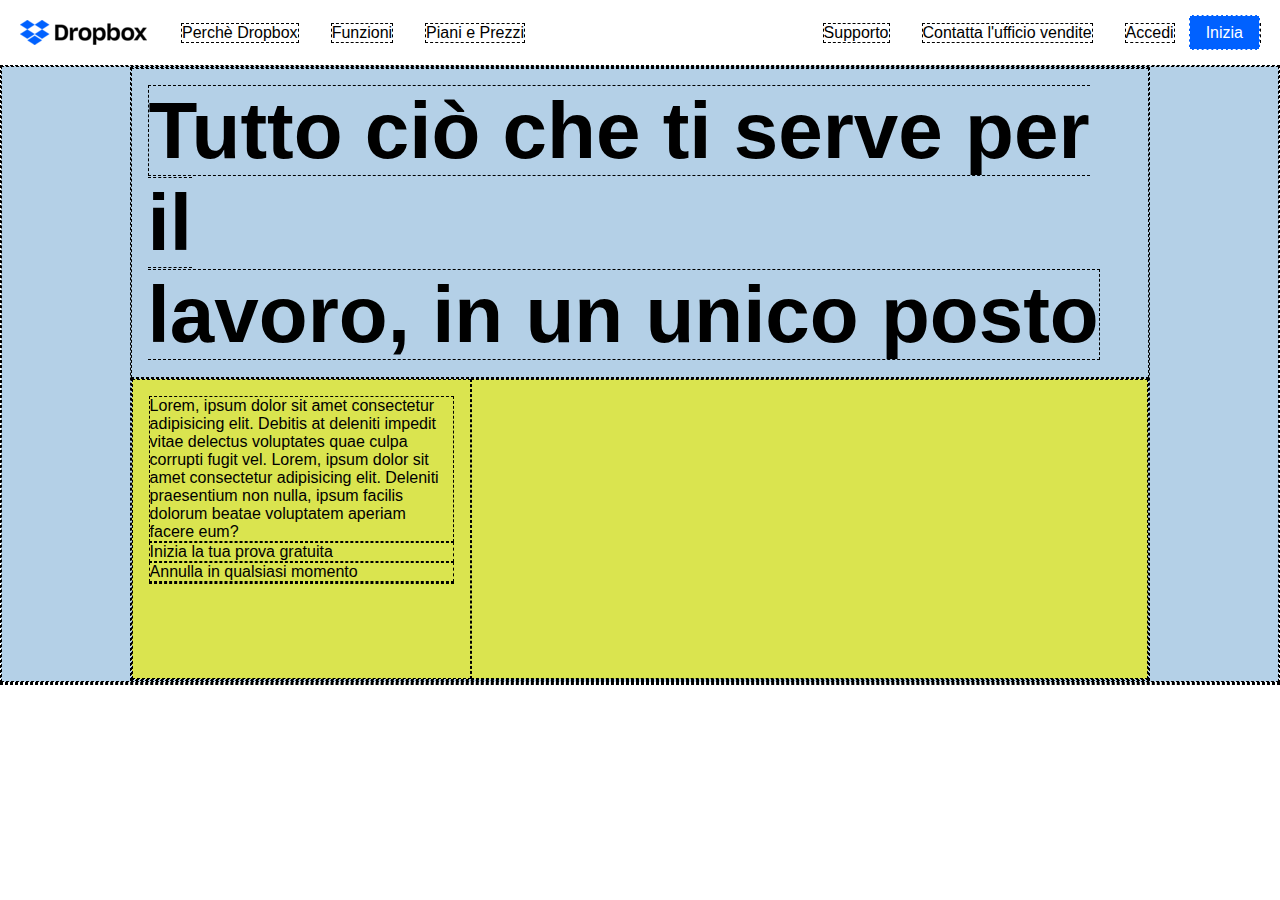
==== index.html @ 6d46c30a "working on jumbotron" ====
<!DOCTYPE html>
<html lang="en">
<head>
    <meta charset="UTF-8">
    <meta name="viewport" content="width=device-width, initial-scale=1.0">
    <title>Dropbox</title>

    <!-- google fonts -->
    <link rel="preconnect" href="https://fonts.googleapis.com">
    <link rel="preconnect" href="https://fonts.gstatic.com" crossorigin>
    <link href="https://fonts.googleapis.com/css2?family=Open+Sans:ital,wght@0,300..800;1,300..800&display=swap"
        rel="stylesheet">

    <!-- fontawesome icons -->
    <link rel="stylesheet" href="https://cdnjs.cloudflare.com/ajax/libs/font-awesome/6.6.0/css/all.min.css"
        integrity="sha512-Kc323vGBEqzTmouAECnVceyQqyqdsSiqLQISBL29aUW4U/M7pSPA/gEUZQqv1cwx4OnYxTxve5UMg5GT6L4JJg=="
        crossorigin="anonymous" referrerpolicy="no-referrer" />

    <link rel="stylesheet" href="./css/style.css">
</head>
<body class="debug">
    <header class="d.flex">
        <nav class="d-flex align-center justify-between">
            <div class="d-flex align-center">
                <img class="logo" src="./img/logo-small.png" alt="logo dropbox">
                <div class="d-flex left-menu">
                    <a href="">Perchè Dropbox</a>
                    <a href="">Funzioni</a>
                    <a href="">Piani e Prezzi</a>
                </div>
            </div>
            <div class="d-flex align-center">
                <div class="d-flex right-menu">
                    <a href="">Supporto</a>
                    <a href="">Contatta l'ufficio vendite</a>
                    <a href="">Accedi</a>
                </div>
                <a id="start" href=""><span>Inizia</span></a>
            </div>
        </nav>
    </header>
    <main>
        <div class="jumbotron">
            <div class="container">
                <h1 id="title-jumbotron">
                    <strong>Tutto ciò che ti serve per il<br>
                        lavoro, in un unico posto</strong>
                </h1>
                <div class="row">
                    <div id="jumbo-left" class="col-4">
                        <div>
                            Lorem, ipsum dolor sit amet consectetur adipisicing elit. Debitis at deleniti impedit vitae delectus voluptates quae culpa corrupti fugit vel. Lorem, ipsum dolor sit amet consectetur adipisicing elit. Deleniti praesentium non nulla, ipsum facilis dolorum beatae voluptatem aperiam facere eum?
                        </div>
                        <a href="">Inizia la tua prova gratuita</a>
                        <div>Annulla in qualsiasi momento</div>
                        <i id="arrow" class="fa-solid fa-arrow-down"></i>
                    </div>
                    <div class="col-8">

                    </div>
                </div>
            </div>
        </div>
    </main>
    <footer>

    </footer>
</body>
</html>
---- css/style.css ----
/* region common */
* {
    margin: 0;
    padding: 0;
    box-sizing: border-box;
}

body {
    font-family: Arial, Helvetica, sans-serif;
    min-width:1200px;
}

img {
    max-width: 100%;
}

a {
    text-decoration: none;
    color: var(--box-dark);
}
/* end-region common */

/* region debug */
.debug * {
    border: 1px dashed;
}

.debug [class^="col"] {
    min-height: 300px;
    background-color: rgb(218, 228, 79);
}
/* end-region debug */

/* region utility */
:root {
    --box-light: #ffffff;
    --box-dark: #000000;
    --box-buttons: #0061ff;
    --box-background: #b4d0e7;
}

.container {
    width: 80%;
    margin: auto;
}

.container-s {
    width: 70%;
    margin: auto;
}

.row {
    display: flex;
    flex-wrap: wrap;
    margin: 0;
}

[class^="col-"] {
    padding: 1rem;
}

.col-1 {
    width: calc((100% / 12) * 1);
}

.col-2 {
    width: calc((100% / 12) * 2);
}

.col-3 {
    width: calc((100% / 12) * 3);
}

.col-4 {
    width: calc((100% / 12) * 4);
}

.col-5 {
    width: calc((100% / 12) * 5);
}

.col-6 {
    width: 50%;
}

.col-7 {
    width: calc((100% / 12) * 7);
}

.col-8 {
    width: calc((100% / 12) * 8);
}

.col-9 {
    width: calc((100% / 12) * 9);
}

.col-10 {
    width: calc((100% / 12) * 10);
}

.col-11 {
    width: calc((100% / 12) * 11);
}

.col-12 {
    width: 100%;
}
/* end-region utility */

/* region flex */
.d-flex {
    display: flex;
}

.justify-between {
    justify-content:space-between;
}

.align-center{
    align-items: center;
}
/* end-region flex */

/* region header */
header {
    color: var(--box-light);
}

header nav {
    padding: 1rem;
    width: 100%;
}

.logo {
}

.left-menu {
    a {
        margin-left: 2rem;
    }
}

.right-menu {
    a {
        margin-right: 2rem;
    }
}

a>span {
    padding: 0.5rem 1rem;
    color: var(--box-light);
    background-color: var(--box-buttons);
    margin-left: -20px;
}

a>span:hover {
    background-color: (--box-background);
}
/* end-region header */

/* region main */
[class^="col"] {
    margin: 0.rem;
}

a:hover {
    background-color: (--box-background);
}

/* jumbotron section */
.jumbotron {
    background-color: var(--box-background);
}

#title-jumbotron {
    font-size: 5rem;
    padding: 1rem;
}

#jumbo-left {
    display: flex;
    flex-direction: column;
    align-content:space-between;
}

#arrow {
    font-size: 3rem;
}
/* end-region main */
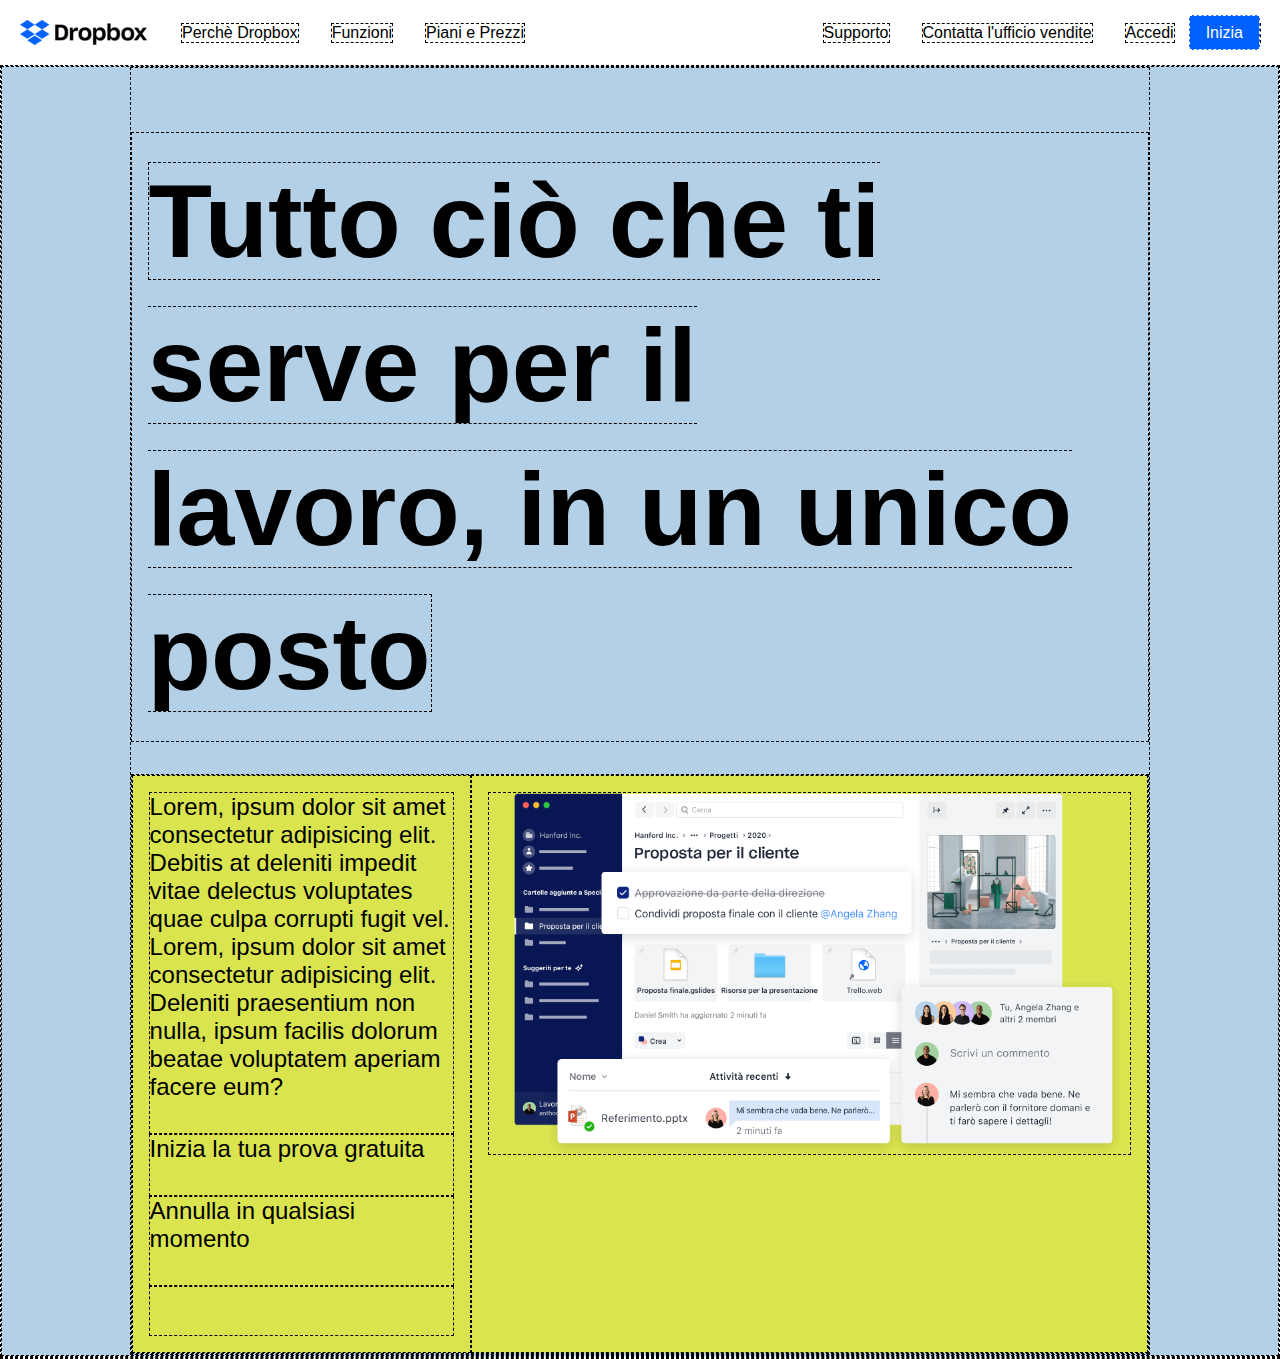
==== commit 28e8b45b: "jumbotron text and image" ====
--- a/index.html
+++ b/index.html
@@ -20,8 +20,10 @@
 </head>
 <body class="debug">
     <header class="d.flex">
+        <!-- menu -->
         <nav class="d-flex align-center justify-between">
             <div class="d-flex align-center">
+                <!-- left menu -->
                 <img class="logo" src="./img/logo-small.png" alt="logo dropbox">
                 <div class="d-flex left-menu">
                     <a href="">Perchè Dropbox</a>
@@ -29,34 +31,41 @@
                     <a href="">Piani e Prezzi</a>
                 </div>
             </div>
+            <!-- right menu -->
             <div class="d-flex align-center">
                 <div class="d-flex right-menu">
                     <a href="">Supporto</a>
                     <a href="">Contatta l'ufficio vendite</a>
                     <a href="">Accedi</a>
                 </div>
+                <!-- menu button -->
                 <a id="start" href=""><span>Inizia</span></a>
             </div>
         </nav>
     </header>
     <main>
+        <!-- section jumbotron -->
         <div class="jumbotron">
             <div class="container">
+                <!-- title jumbotron -->
                 <h1 id="title-jumbotron">
                     <strong>Tutto ciò che ti serve per il<br>
                         lavoro, in un unico posto</strong>
                 </h1>
+                <!-- content jumbotron -->
                 <div class="row">
+                    <!-- jumbotron left -->
                     <div id="jumbo-left" class="col-4">
                         <div>
                             Lorem, ipsum dolor sit amet consectetur adipisicing elit. Debitis at deleniti impedit vitae delectus voluptates quae culpa corrupti fugit vel. Lorem, ipsum dolor sit amet consectetur adipisicing elit. Deleniti praesentium non nulla, ipsum facilis dolorum beatae voluptatem aperiam facere eum?
                         </div>
-                        <a href="">Inizia la tua prova gratuita</a>
+                            <a href="">Inizia la tua prova gratuita</a>
                         <div>Annulla in qualsiasi momento</div>
                         <i id="arrow" class="fa-solid fa-arrow-down"></i>
                     </div>
+                    <!-- jumbotron right -->
                     <div class="col-8">
-
+                        <img src="./img/jumbo.png" alt="">
                     </div>
                 </div>
             </div>
--- a/css/style.css
+++ b/css/style.css
@@ -174,17 +174,25 @@
 }
 
 #title-jumbotron {
-    font-size: 5rem;
+    font-size: 6.5rem;
+    line-height: 9rem;
     padding: 1rem;
+    margin-top: 4rem;
+    margin-bottom: 2rem;
 }
 
 #jumbo-left {
     display: flex;
     flex-direction: column;
-    align-content:space-between;
+    font-size: 1.5rem;
+}
+
+#jumbo-left>*:not(:last-child) {
+        padding-bottom: 2rem;
 }
 
 #arrow {
     font-size: 3rem;
+    padding-top: 3rem;
 }
 /* end-region main */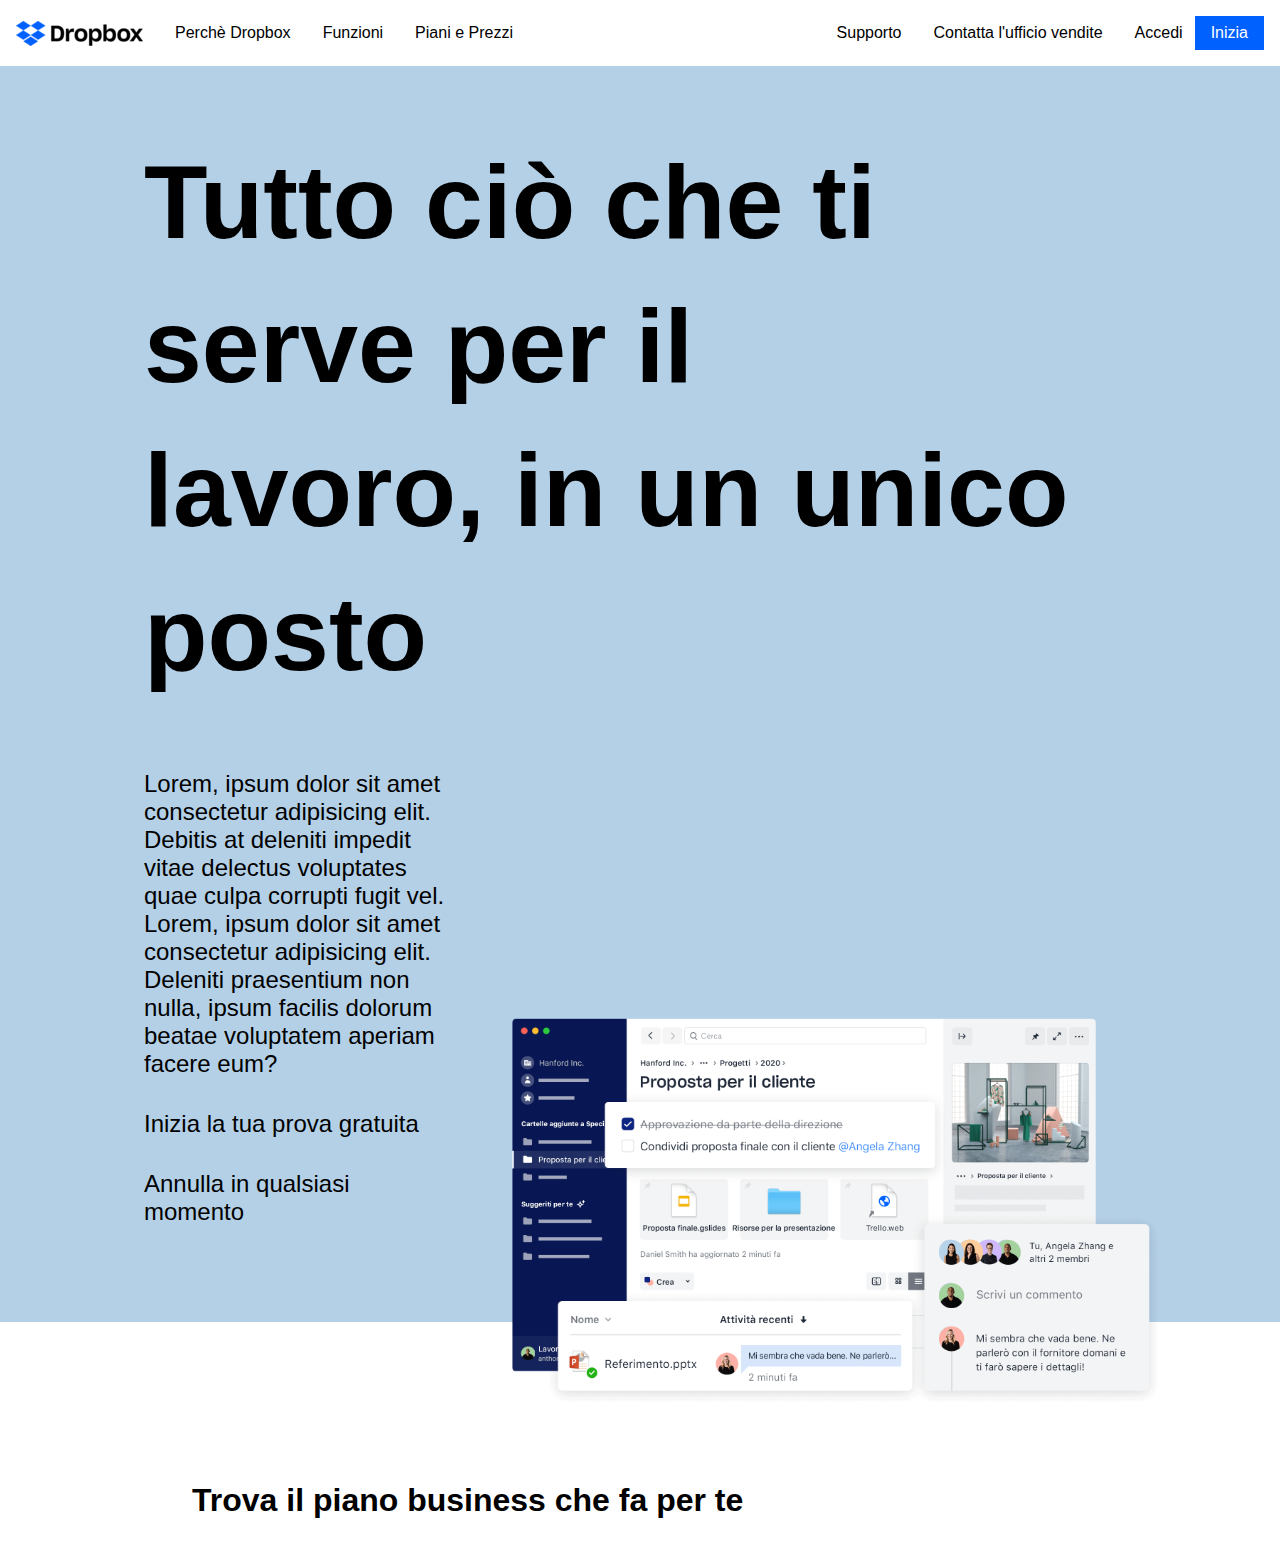
==== commit 380be507: "section jumbotron fixed" ====
--- a/index.html
+++ b/index.html
@@ -18,7 +18,7 @@
 
     <link rel="stylesheet" href="./css/style.css">
 </head>
-<body class="debug">
+<body class="debu">
     <header class="d.flex">
         <!-- menu -->
         <nav class="d-flex align-center justify-between">
@@ -39,7 +39,7 @@
                     <a href="">Accedi</a>
                 </div>
                 <!-- menu button -->
-                <a id="start" href=""><span>Inizia</span></a>
+                <a id="start" href="">Inizia</a>
             </div>
         </nav>
     </header>
@@ -64,12 +64,29 @@
                         <i id="arrow" class="fa-solid fa-arrow-down"></i>
                     </div>
                     <!-- jumbotron right -->
-                    <div class="col-8">
-                        <img src="./img/jumbo.png" alt="">
+                    <div id="col-jumbo-right" class="col-8">
+                        <img id="jumbo-right" src="./img/jumbo.png" alt="">
                     </div>
                 </div>
             </div>
         </div>
+        <!-- end-section jumbotron -->
+        <!-- section plans -->
+         <div class="section plans">
+            <div class="container-s">
+                <!-- title plans -->
+                <h1>
+                    Trova il piano business che fa per te
+                </h1>
+                <!-- content plans -->
+                <div class="row">
+                    <!-- left column -->
+                    <div class="col-4">
+                        
+                    </div>
+                </div>
+            </div>
+         </div>
     </main>
     <footer>
 
--- a/css/style.css
+++ b/css/style.css
@@ -36,6 +36,7 @@
     --box-light: #ffffff;
     --box-dark: #000000;
     --box-buttons: #0061ff;
+    --box-light-button: #3381ff;
     --box-background: #b4d0e7;
 }
 
@@ -132,9 +133,6 @@
     width: 100%;
 }
 
-.logo {
-}
-
 .left-menu {
     a {
         margin-left: 2rem;
@@ -147,15 +145,15 @@
     }
 }
 
-a>span {
+a#start {
     padding: 0.5rem 1rem;
     color: var(--box-light);
     background-color: var(--box-buttons);
     margin-left: -20px;
 }
 
-a>span:hover {
-    background-color: (--box-background);
+a#start:hover {
+    background-color: var(--box-light-button);
 }
 /* end-region header */
 
@@ -171,13 +169,14 @@
 /* jumbotron section */
 .jumbotron {
     background-color: var(--box-background);
+    margin-bottom: 10rem;
 }
 
 #title-jumbotron {
     font-size: 6.5rem;
     line-height: 9rem;
     padding: 1rem;
-    margin-top: 4rem;
+    padding-top: 4rem;
     margin-bottom: 2rem;
 }
 
@@ -191,6 +190,15 @@
         padding-bottom: 2rem;
 }
 
+#col-jumbo-right {
+    position: relative;
+}
+
+#jumbo-right {
+    position: absolute;
+    bottom: -5rem;
+}
+
 #arrow {
     font-size: 3rem;
     padding-top: 3rem;
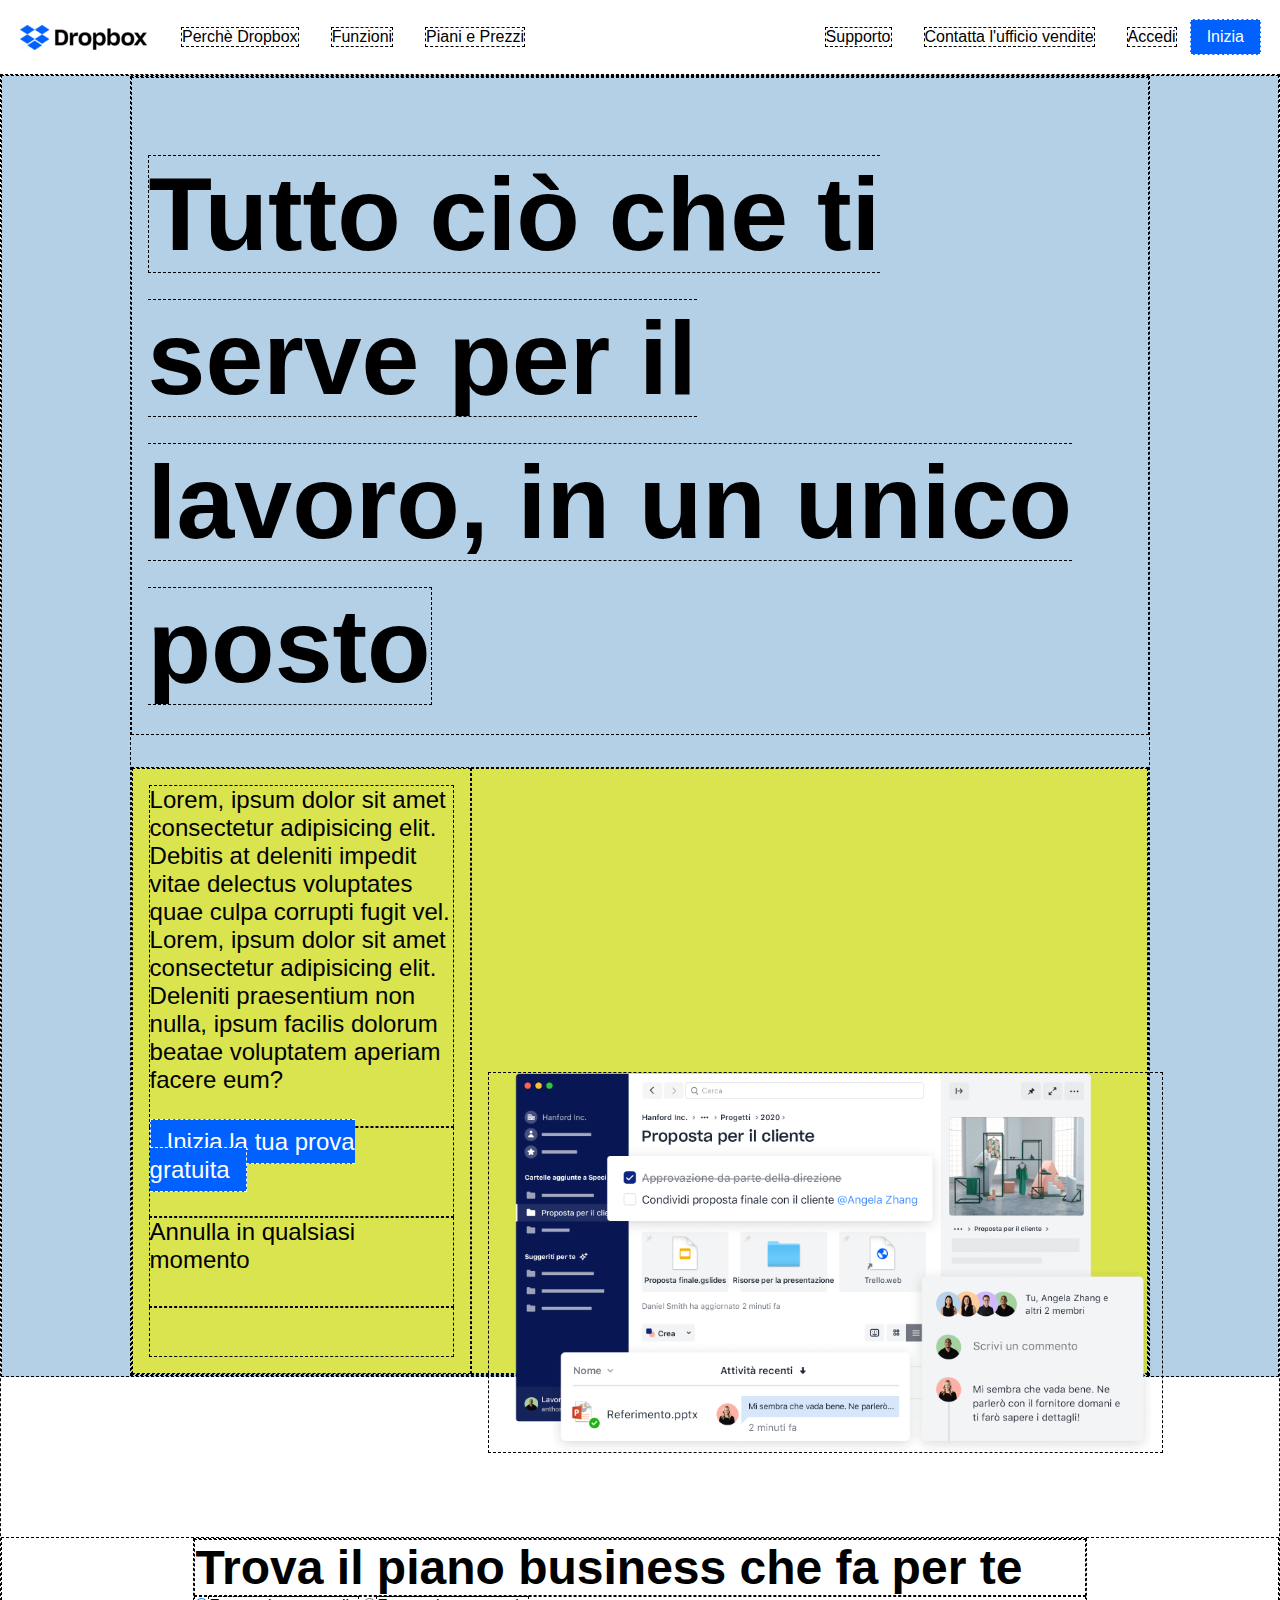
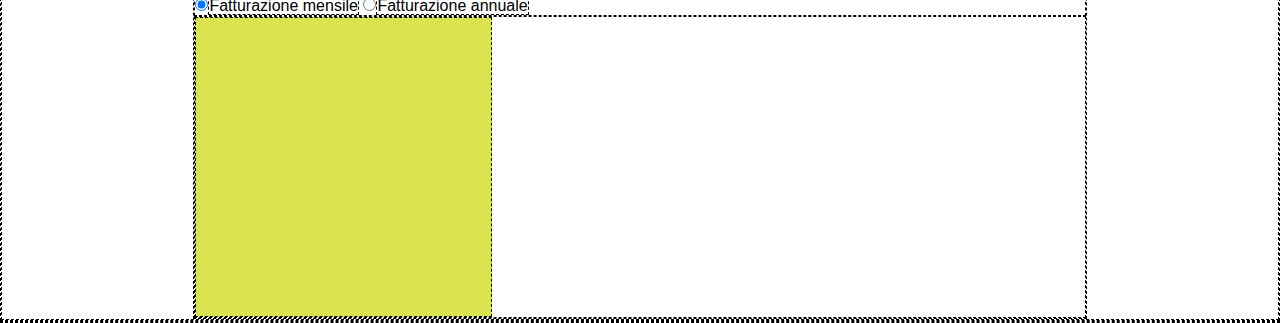
==== commit 261ebedf: "working on section plans" ====
--- a/index.html
+++ b/index.html
@@ -18,7 +18,7 @@
 
     <link rel="stylesheet" href="./css/style.css">
 </head>
-<body class="debu">
+<body class="debug">
     <header class="d.flex">
         <!-- menu -->
         <nav class="d-flex align-center justify-between">
@@ -59,7 +59,9 @@
                         <div>
                             Lorem, ipsum dolor sit amet consectetur adipisicing elit. Debitis at deleniti impedit vitae delectus voluptates quae culpa corrupti fugit vel. Lorem, ipsum dolor sit amet consectetur adipisicing elit. Deleniti praesentium non nulla, ipsum facilis dolorum beatae voluptatem aperiam facere eum?
                         </div>
-                            <a href="">Inizia la tua prova gratuita</a>
+                        <div>
+                            <a class="buttons" href="">Inizia la tua prova gratuita</a>
+                        </div>
                         <div>Annulla in qualsiasi momento</div>
                         <i id="arrow" class="fa-solid fa-arrow-down"></i>
                     </div>
@@ -75,9 +77,13 @@
          <div class="section plans">
             <div class="container-s">
                 <!-- title plans -->
-                <h1>
+                <h1 id="plans-title">
                     Trova il piano business che fa per te
                 </h1>
+                <fieldset>
+                    <input type="radio" id="monthly" name="billing" value="monthly" checked><lable>Fatturazione mensile</lable>
+                    <input type="radio" id="annual" name="billing" value="annual"><lable>Fatturazione annuale</lable>
+                </fieldset>
                 <!-- content plans -->
                 <div class="row">
                     <!-- left column -->
--- a/css/style.css
+++ b/css/style.css
@@ -17,6 +17,16 @@
 a {
     text-decoration: none;
     color: var(--box-dark);
+}
+
+.buttons {
+    padding: 0.5rem 1rem;
+    color: var(--box-light);
+    background-color: var(--box-buttons);
+}
+
+.buttons:hover {
+    background-color: var(--box-light-button);
 }
 /* end-region common */
 
@@ -203,4 +213,10 @@
     font-size: 3rem;
     padding-top: 3rem;
 }
+/* end-jumbotron section */
+/* plans section */
+#plans-title {
+    font-size: 3rem;
+}
+/* end-plans section */
 /* end-region main */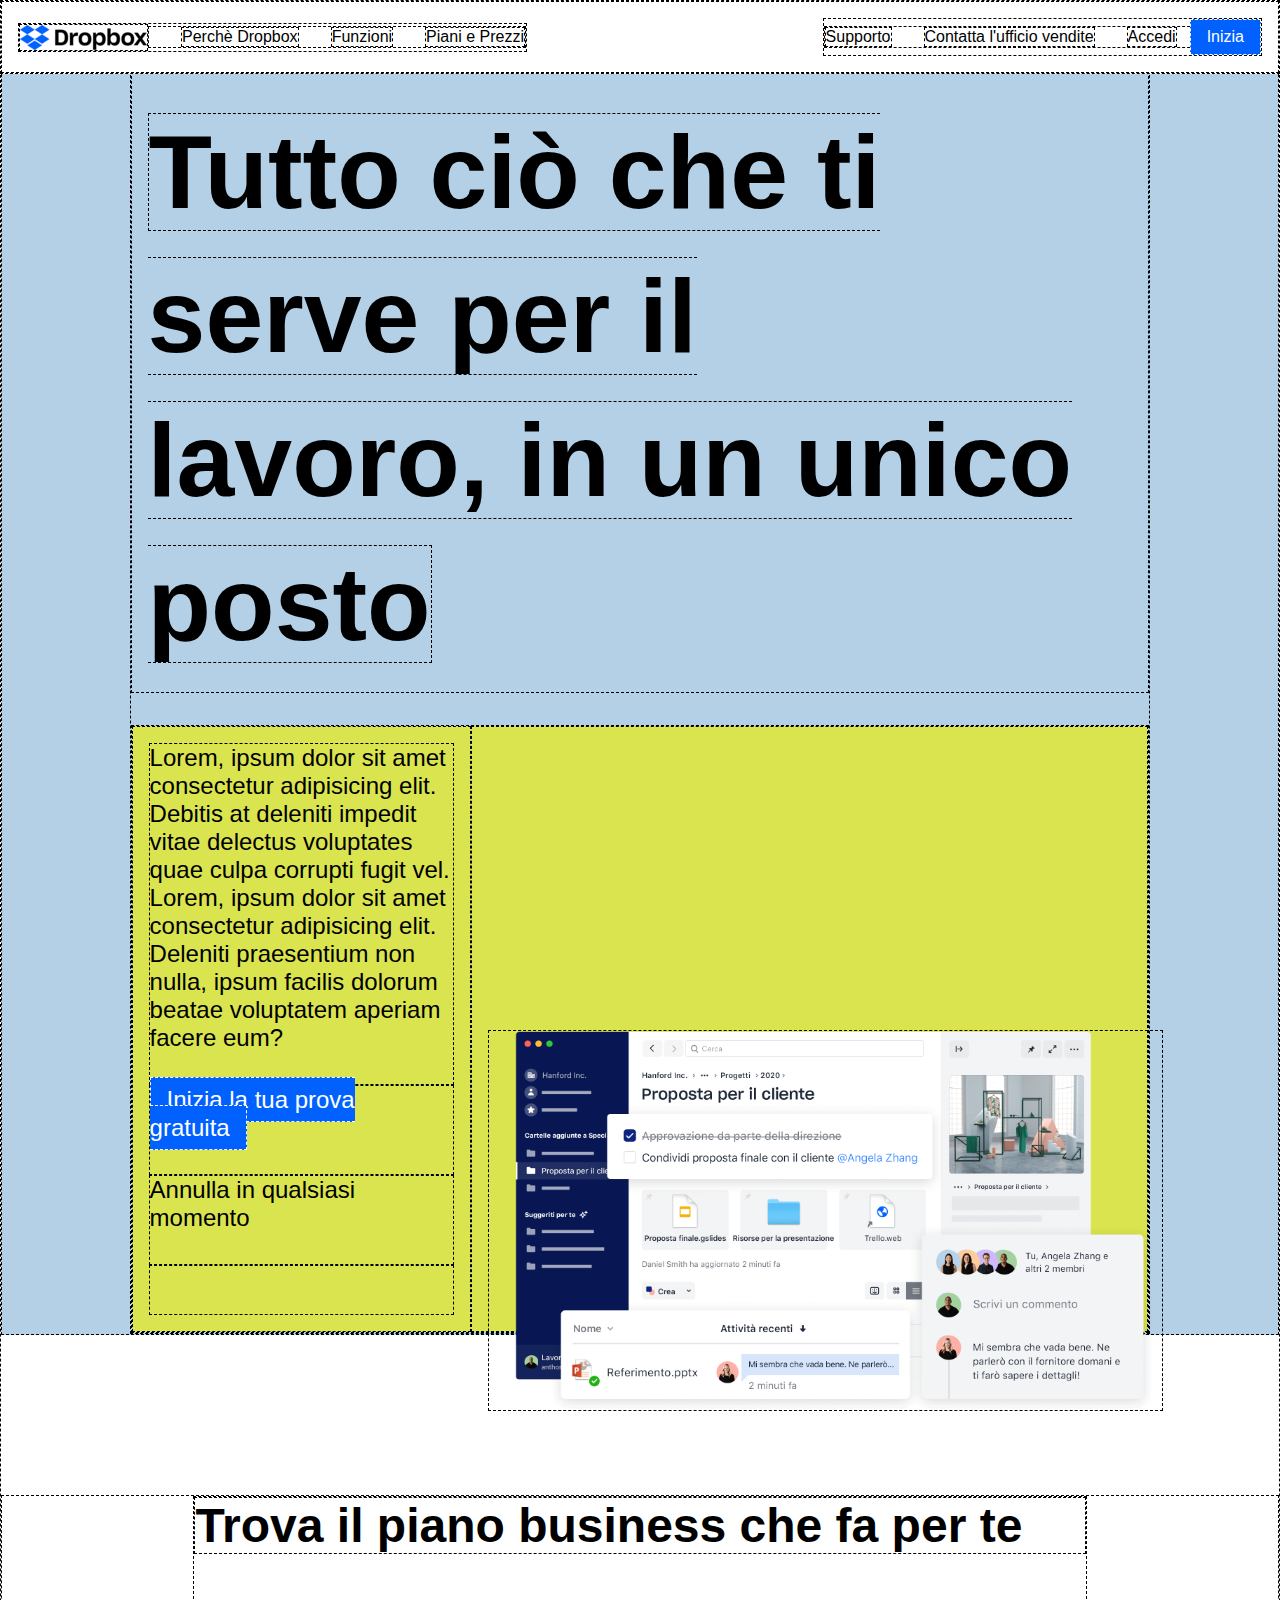
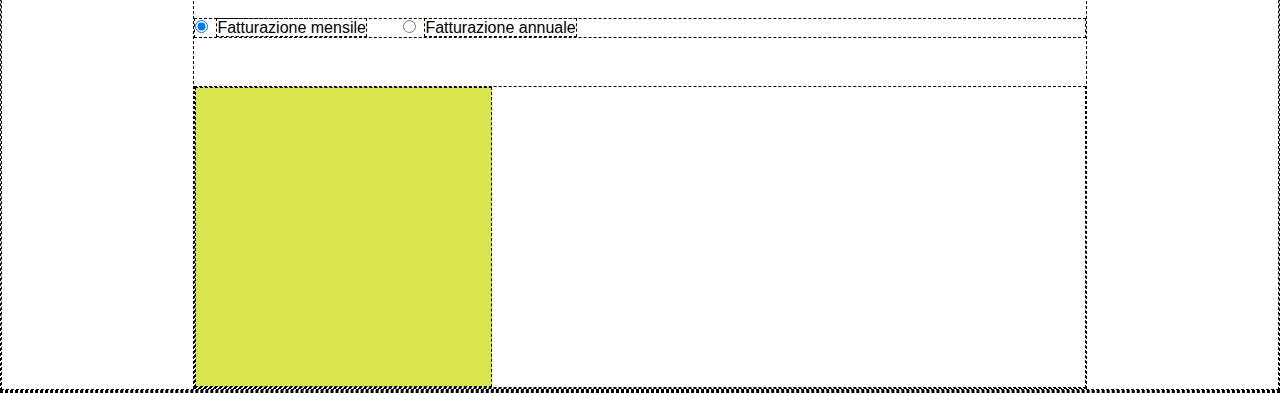
==== commit 2b328b24: "styling of plans section's title" ====
--- a/index.html
+++ b/index.html
@@ -80,7 +80,7 @@
                 <h1 id="plans-title">
                     Trova il piano business che fa per te
                 </h1>
-                <fieldset>
+                <fieldset id="radio">
                     <input type="radio" id="monthly" name="billing" value="monthly" checked><lable>Fatturazione mensile</lable>
                     <input type="radio" id="annual" name="billing" value="annual"><lable>Fatturazione annuale</lable>
                 </fieldset>
--- a/css/style.css
+++ b/css/style.css
@@ -8,6 +8,7 @@
 body {
     font-family: Arial, Helvetica, sans-serif;
     min-width:1200px;
+    background-color: var(--box-light);
 }
 
 img {
@@ -135,7 +136,10 @@
 
 /* region header */
 header {
-    color: var(--box-light);
+    background-color: var(--box-light);
+    position: fixed;
+    width: 100%;
+    z-index: 1000;
 }
 
 header nav {
@@ -176,6 +180,10 @@
     background-color: (--box-background);
 }
 
+main {
+    padding-top: 3rem;
+}
+
 /* jumbotron section */
 .jumbotron {
     background-color: var(--box-background);
@@ -186,7 +194,7 @@
     font-size: 6.5rem;
     line-height: 9rem;
     padding: 1rem;
-    padding-top: 4rem;
+    padding-top: 3rem;
     margin-bottom: 2rem;
 }
 
@@ -217,6 +225,18 @@
 /* plans section */
 #plans-title {
     font-size: 3rem;
+    margin-bottom: 4rem;
+}
+
+#radio {
+    margin-bottom: 3rem;
+    #monthly{
+        margin-right: 0.5rem;
+    }
+    #annual{
+        margin-left: 2rem;
+        margin-right: 0.5rem;
+    }
 }
 /* end-plans section */
 /* end-region main */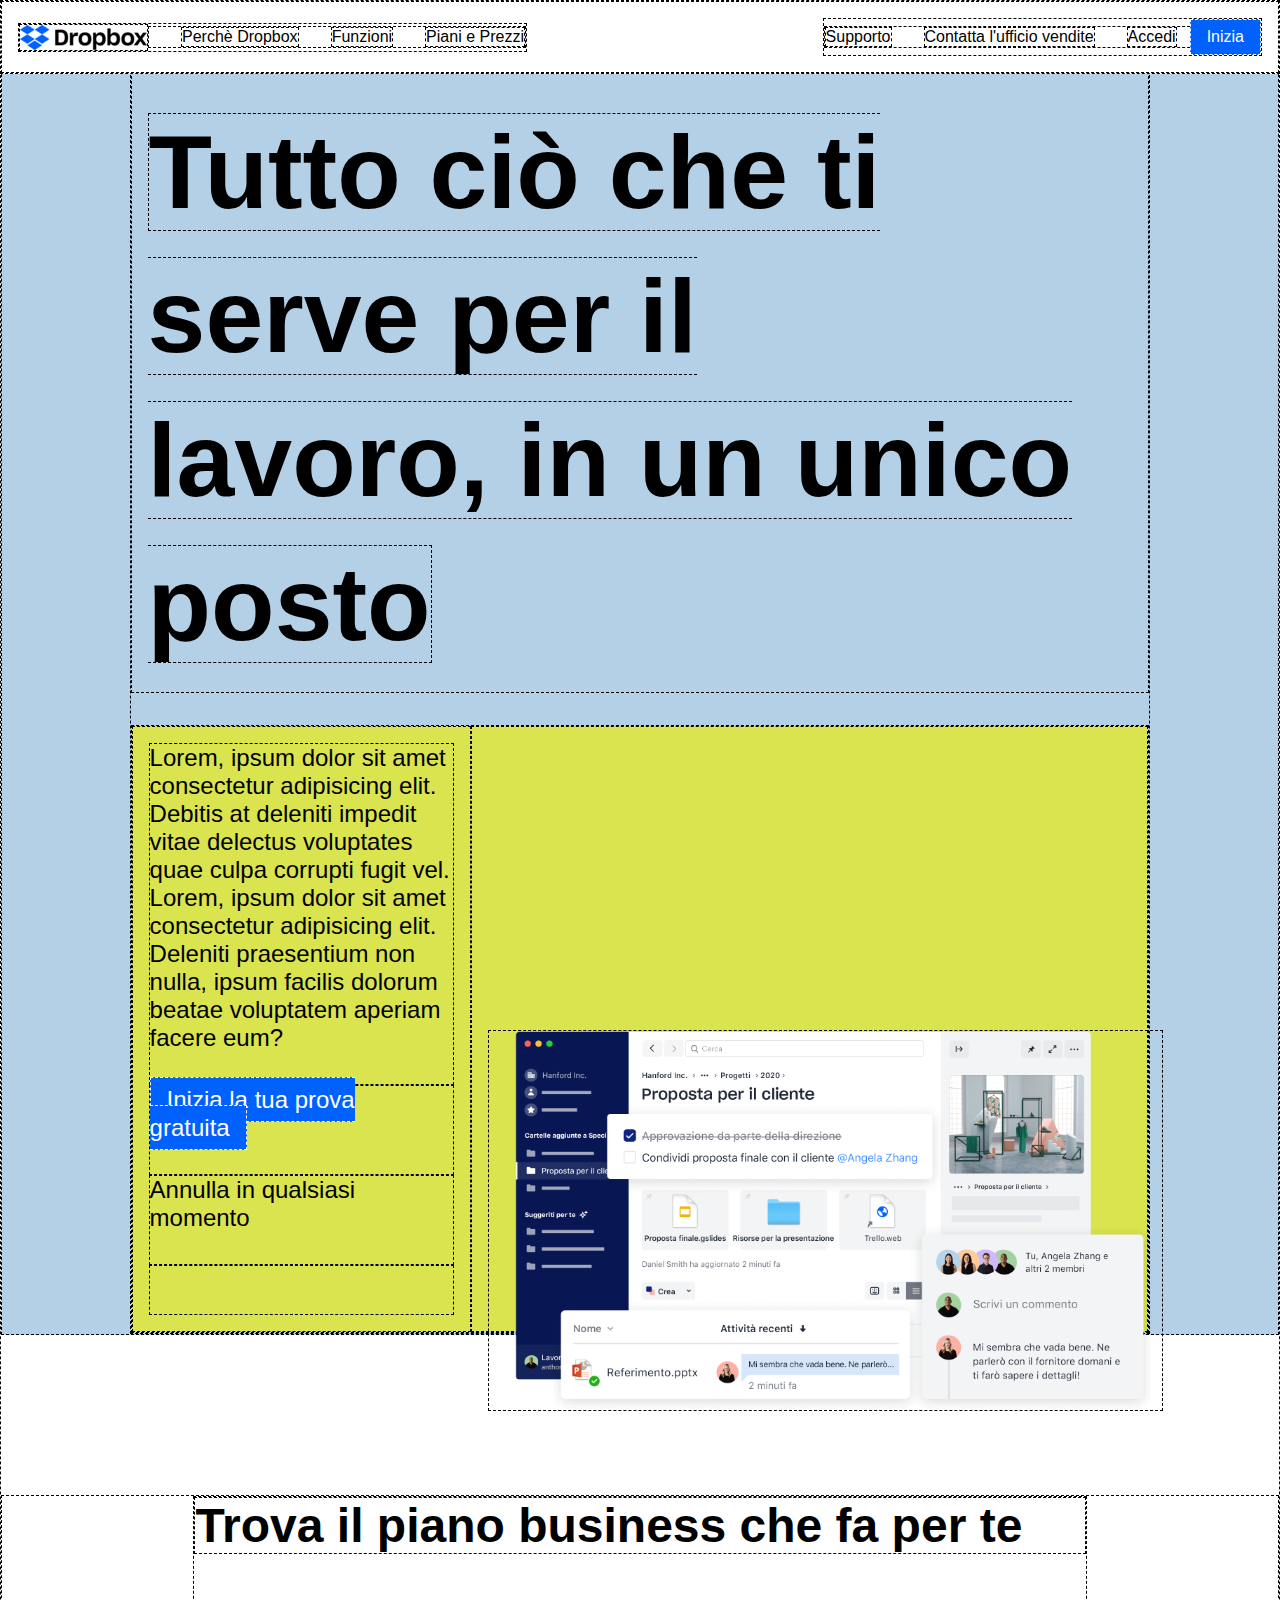
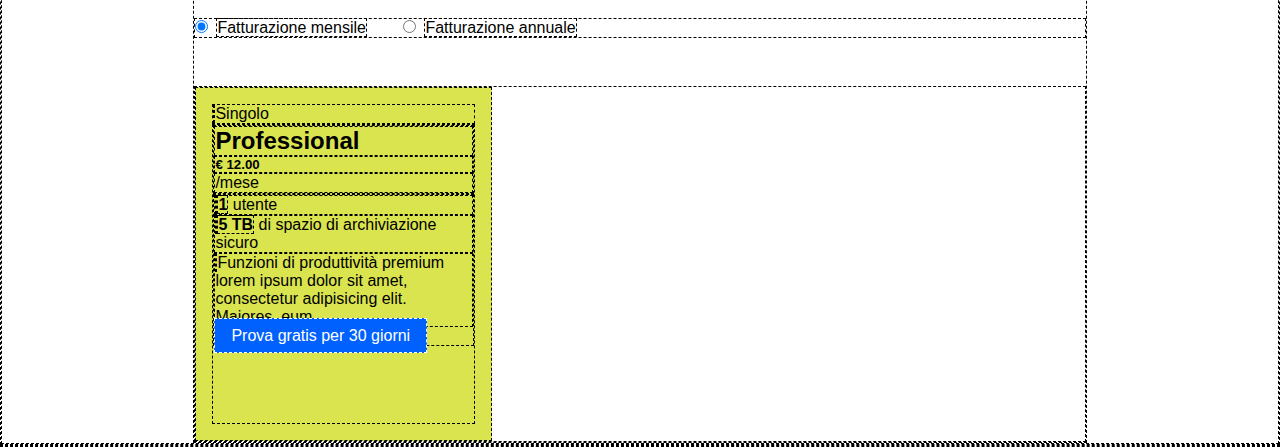
==== commit 4c1dbc14: "section plans' first col" ====
--- a/index.html
+++ b/index.html
@@ -88,7 +88,35 @@
                 <div class="row">
                     <!-- left column -->
                     <div class="col-4">
-                        
+                        <!-- category -->
+                        <div class="d-flex little-plans-icon">
+                            <i class="fa-solid fa-user"></i> Singolo
+                        </div>
+                        <!-- content -->
+                        <div class="column-plans">
+                            <div>
+                                <!-- offer -->
+                                <h2>Professional</h2>
+                                <h5>€ 12.00</h5>
+                                <div>/mese</div>
+                            </div>
+                            <div>
+                                <!-- info -->
+                                <div>
+                                    <i class="fa-solid fa-user"></i>
+                                    <strong>1</strong> utente
+                                </div>
+                                <div>
+                                    <i class="fa-solid fa-folder"></i>
+                                    <strong>5 TB</strong> di spazio di archiviazione sicuro
+                                </div>
+                                <div>
+                                    <i class="fa-solid fa-share-nodes"></i>
+                                    Funzioni di produttività premium lorem ipsum dolor sit amet, consectetur adipisicing elit. Maiores, eum.
+                                </div>
+                                <a class="buttons" href="">Prova gratis per 30 giorni</a>
+                            </div>
+                        </div>
                     </div>
                 </div>
             </div>
--- a/css/style.css
+++ b/css/style.css
@@ -238,5 +238,11 @@
         margin-right: 0.5rem;
     }
 }
+
+/* first col */
+.little-plans-icon{
+    align-content: center;
+}
+/* end-first col */
 /* end-plans section */
 /* end-region main */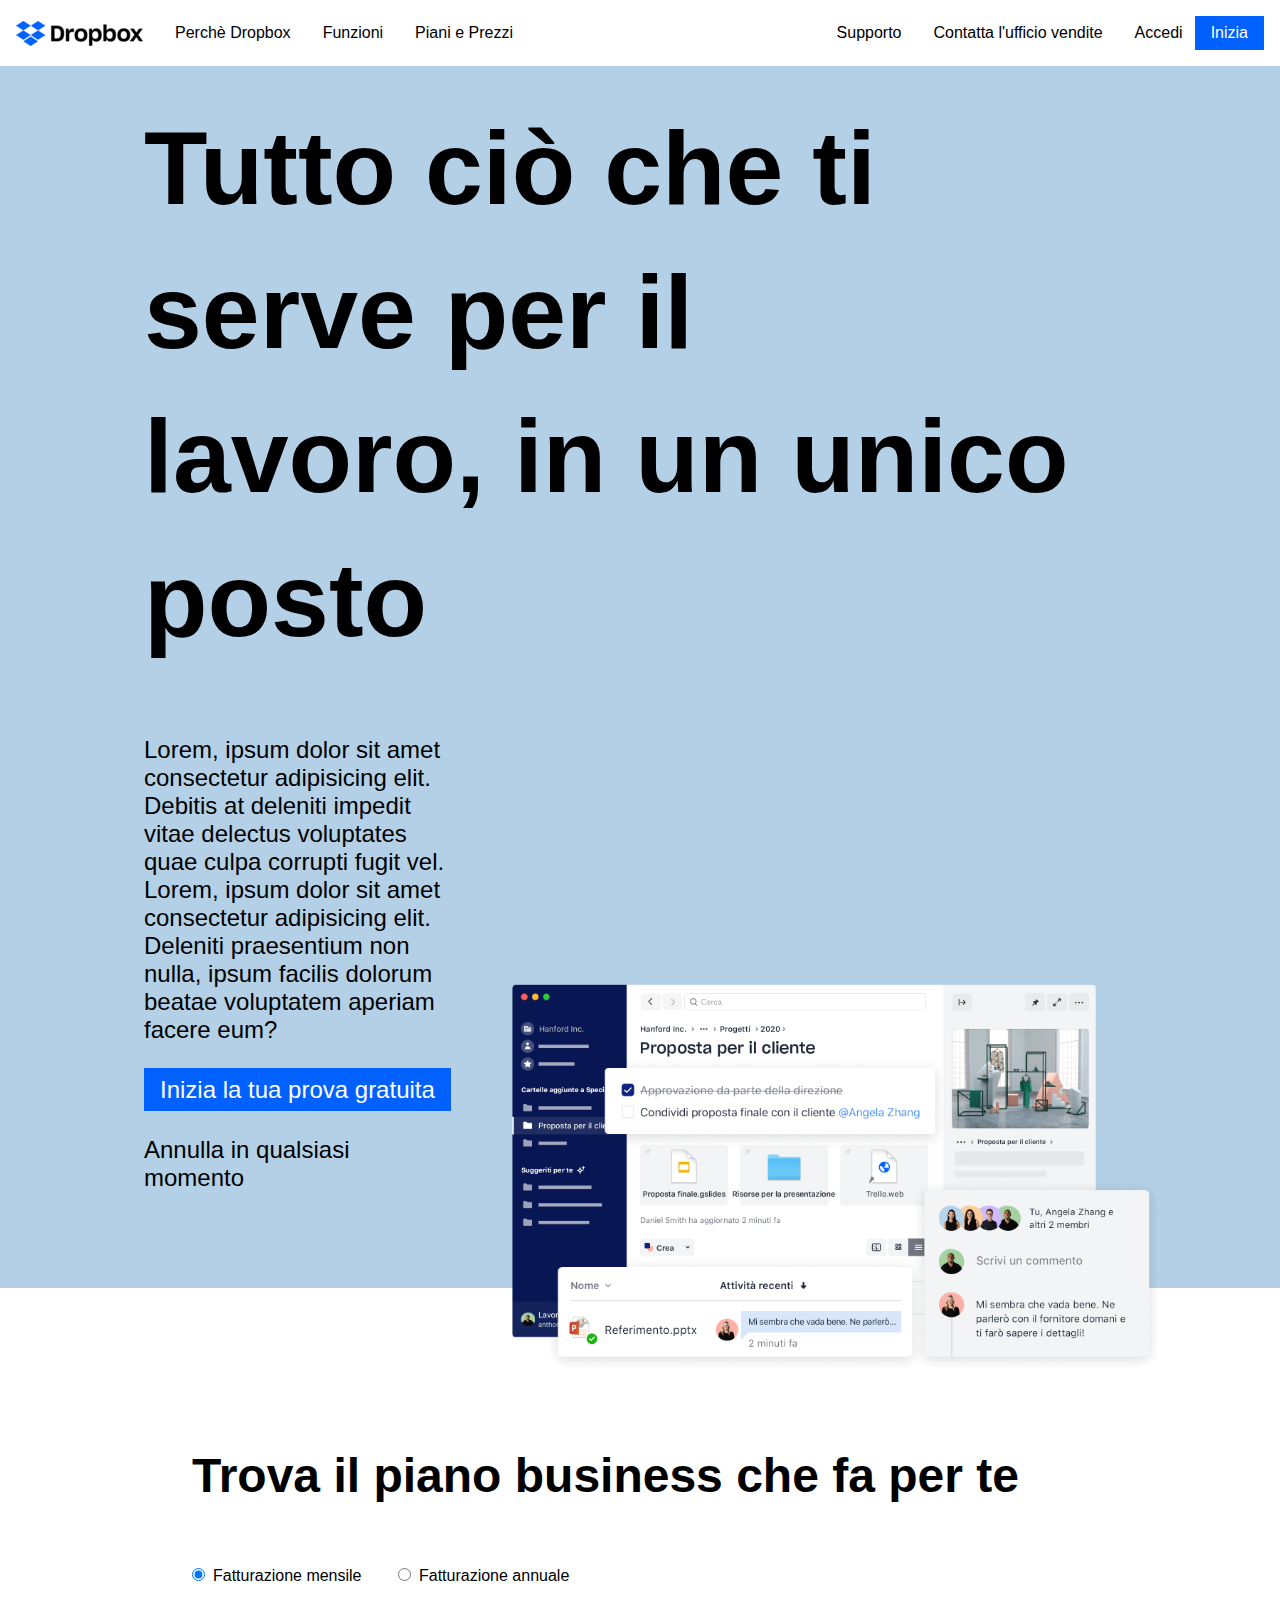
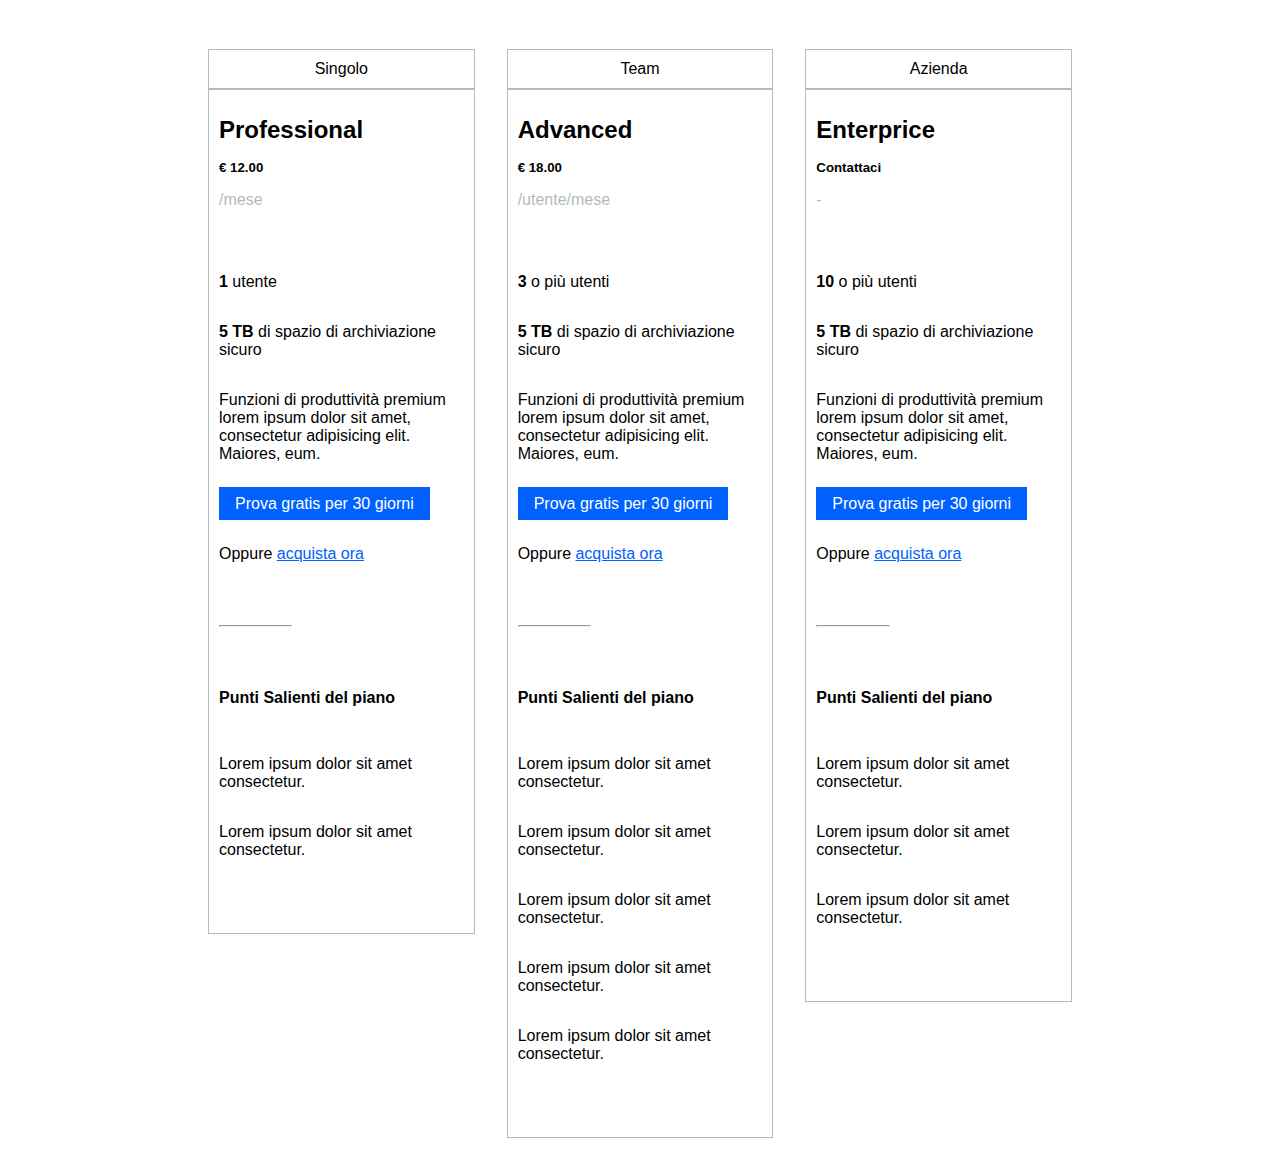
==== commit 29e2cb90: "section plans 3 col-4" ====
--- a/index.html
+++ b/index.html
@@ -18,7 +18,7 @@
 
     <link rel="stylesheet" href="./css/style.css">
 </head>
-<body class="debug">
+<body class="debu">
     <header class="d.flex">
         <!-- menu -->
         <nav class="d-flex align-center justify-between">
@@ -80,27 +80,29 @@
                 <h1 id="plans-title">
                     Trova il piano business che fa per te
                 </h1>
-                <fieldset id="radio">
+                <div id="radio">
                     <input type="radio" id="monthly" name="billing" value="monthly" checked><lable>Fatturazione mensile</lable>
                     <input type="radio" id="annual" name="billing" value="annual"><lable>Fatturazione annuale</lable>
-                </fieldset>
+                </div>
                 <!-- content plans -->
                 <div class="row">
                     <!-- left column -->
                     <div class="col-4">
                         <!-- category -->
-                        <div class="d-flex little-plans-icon">
-                            <i class="fa-solid fa-user"></i> Singolo
+                        <div class="little-plans-icon border">
+                            <div>
+                                <i class="fa-solid fa-user"></i> Singolo
+                            </div>
                         </div>
                         <!-- content -->
-                        <div class="column-plans">
-                            <div>
+                        <div class="column-plans border">
+                            <div class="offer">
                                 <!-- offer -->
                                 <h2>Professional</h2>
                                 <h5>€ 12.00</h5>
-                                <div>/mese</div>
-                            </div>
-                            <div>
+                                <div class="grey">/mese</div>
+                            </div>
+                            <div class="info">
                                 <!-- info -->
                                 <div>
                                     <i class="fa-solid fa-user"></i>
@@ -114,7 +116,142 @@
                                     <i class="fa-solid fa-share-nodes"></i>
                                     Funzioni di produttività premium lorem ipsum dolor sit amet, consectetur adipisicing elit. Maiores, eum.
                                 </div>
-                                <a class="buttons" href="">Prova gratis per 30 giorni</a>
+                                <div>
+                                    <a class="buttons" href="">Prova gratis per 30 giorni</a>
+                                </div>
+                                <div>
+                                    Oppure <a class="buy-now" href="">acquista ora</a>
+                                </div>
+                                <div>
+                                    <hr class="hr">
+                                </div>
+                                <div>
+                                    <h4 id="infoh4">
+                                        Punti Salienti del piano
+                                    </h4>
+                                </div>
+                                <div>    
+                                    <div>
+                                        <ul class="style-none-ul">
+                                            <li><i class="check fa-solid fa-check"></i> Lorem ipsum dolor sit amet consectetur.</li>
+                                            <li><i class="check fa-solid fa-check"></i> Lorem ipsum dolor sit amet consectetur.</li>
+                                        </ul>
+                                    </div>
+                                </div>
+                            </div>
+                        </div>
+                    </div>
+                    <!-- middle column -->
+                    <div class="col-4 col-plans">
+                        <!-- category -->
+                        <div class="little-plans-icon border">
+                            <div>
+                                <i class="fa-solid fa-people-group"></i> Team
+                            </div>
+                        </div>
+                        <!-- content -->
+                        <div class="column-plans border">
+                            <div class="offer">
+                                <!-- offer -->
+                                <h2>Advanced</h2>
+                                <h5>€ 18.00</h5>
+                                <div class="grey">/utente/mese</div>
+                            </div>
+                            <div class="info">
+                                <!-- info -->
+                                <div>
+                                    <i class="fa-solid fa-people-group"></i>
+                                    <strong>3</strong> o più utenti
+                                </div>
+                                <div>
+                                    <i class="fa-solid fa-folder"></i>
+                                    <strong>5 TB</strong> di spazio di archiviazione sicuro
+                                </div>
+                                <div>
+                                    <i class="fa-solid fa-share-nodes"></i>
+                                    Funzioni di produttività premium lorem ipsum dolor sit amet, consectetur adipisicing elit. Maiores, eum.
+                                </div>
+                                <div>
+                                    <a class="buttons" href="">Prova gratis per 30 giorni</a>
+                                </div>
+                                <div>
+                                    Oppure <a class="buy-now" href="">acquista ora</a>
+                                </div>
+                                <div>
+                                    <hr class="hr">
+                                </div>
+                                <div>
+                                    <h4 id="infoh4">
+                                        Punti Salienti del piano
+                                    </h4>
+                                </div>
+                                <div>    
+                                    <div>
+                                        <ul class="style-none-ul">
+                                            <li><i class="check fa-solid fa-check"></i> Lorem ipsum dolor sit amet consectetur.</li>
+                                            <li><i class="check fa-solid fa-check"></i> Lorem ipsum dolor sit amet consectetur.</li>
+                                            <li><i class="check fa-solid fa-check"></i> Lorem ipsum dolor sit amet consectetur.</li>
+                                            <li><i class="check fa-solid fa-check"></i> Lorem ipsum dolor sit amet consectetur.</li>
+                                            <li><i class="check fa-solid fa-check"></i> Lorem ipsum dolor sit amet consectetur.</li>
+                                        </ul>
+                                    </div>
+                                </div>
+                            </div>
+                        </div>
+                    </div>
+                    <!-- right column -->
+                    <div class="col-4">
+                        <!-- category -->
+                        <div class="little-plans-icon border">
+                            <div>
+                                <i class="fa-solid fa-building"></i> Azienda
+                            </div>
+                        </div>
+                        <!-- content -->
+                        <div class="column-plans border">
+                            <div class="offer">
+                                <!-- offer -->
+                                <h2>Enterprice</h2>
+                                <h5>Contattaci</h5>
+                                <div class="grey">-</div>
+                            </div>
+                            <div class="info">
+                                <!-- info -->
+                                <div>
+                                    <i class="fa-solid fa-user"></i>
+                                    <strong>10</strong> o più utenti
+                                </div>
+                                <div>
+                                    <i class="fa-solid fa-folder"></i>
+                                    <strong>5 TB</strong> di spazio di archiviazione sicuro
+                                </div>
+                                <div>
+                                    <i class="fa-solid fa-share-nodes"></i>
+                                    Funzioni di produttività premium lorem ipsum dolor sit amet, consectetur adipisicing elit. Maiores, eum.
+                                </div>
+                                <div>
+                                    <a class="buttons" href="">Prova gratis per 30 giorni</a>
+                                </div>
+                                <div>
+                                    Oppure <a class="buy-now" href="">acquista ora</a>
+                                </div>
+                                <div>
+                                    <hr class="hr">
+                                </div>
+                                <div>
+                                    <h4 id="infoh4">
+                                        Punti Salienti del piano
+                                    </h4>
+                                </div>
+                                <div>    
+                                    <div>
+                                        <ul class="style-none-ul">
+                                            <li><i class="check fa-solid fa-check"></i> Lorem ipsum dolor sit amet consectetur.</li>
+                                            <li><i class="check fa-solid fa-check"></i> Lorem ipsum dolor sit amet consectetur.</li>
+                                            <li><i class="check fa-solid fa-check"></i> Lorem ipsum dolor sit amet consectetur.</li>
+                                        </ul>
+                                    </div>
+                                </div>
                             </div>
                         </div>
                     </div>
--- a/css/style.css
+++ b/css/style.css
@@ -46,6 +46,7 @@
 :root {
     --box-light: #ffffff;
     --box-dark: #000000;
+    --box-grey: #b2babe;
     --box-buttons: #0061ff;
     --box-light-button: #3381ff;
     --box-background: #b4d0e7;
@@ -117,6 +118,10 @@
 
 .col-12 {
     width: 100%;
+}
+
+.grey {
+    color: var(--box-grey);
 }
 /* end-region utility */
 
@@ -205,7 +210,7 @@
 }
 
 #jumbo-left>*:not(:last-child) {
-        padding-bottom: 2rem;
+    padding-bottom: 2rem;
 }
 
 #col-jumbo-right {
@@ -239,9 +244,54 @@
     }
 }
 
+.border{
+    border-width: 1px;
+    border-style: solid;
+    border-color: var(--box-grey);
+    padding: 10px;
+}
 /* first col */
 .little-plans-icon{
-    align-content: center;
+    display: flex;
+    justify-content: center;
+}
+
+.offer>* {
+    padding-top: 1rem;
+}
+
+.info>*{
+    padding-bottom: 2rem;
+}
+
+.info>div:first-child{
+    padding-top: 4rem;
+}
+
+.buy-now {
+    text-decoration: underline;
+    color: var(--box-buttons);
+}
+
+.hr {
+    margin: 30px 0px;
+    width: 30%;
+}
+
+.style-none-ul {
+    list-style-type: none;
+}
+
+li {
+    margin-bottom: 2rem;
+}
+
+.check {
+    color: var(--box-buttons);
+}
+
+#infoh4 {
+    margin-bottom: 1rem;
 }
 /* end-first col */
 /* end-plans section */
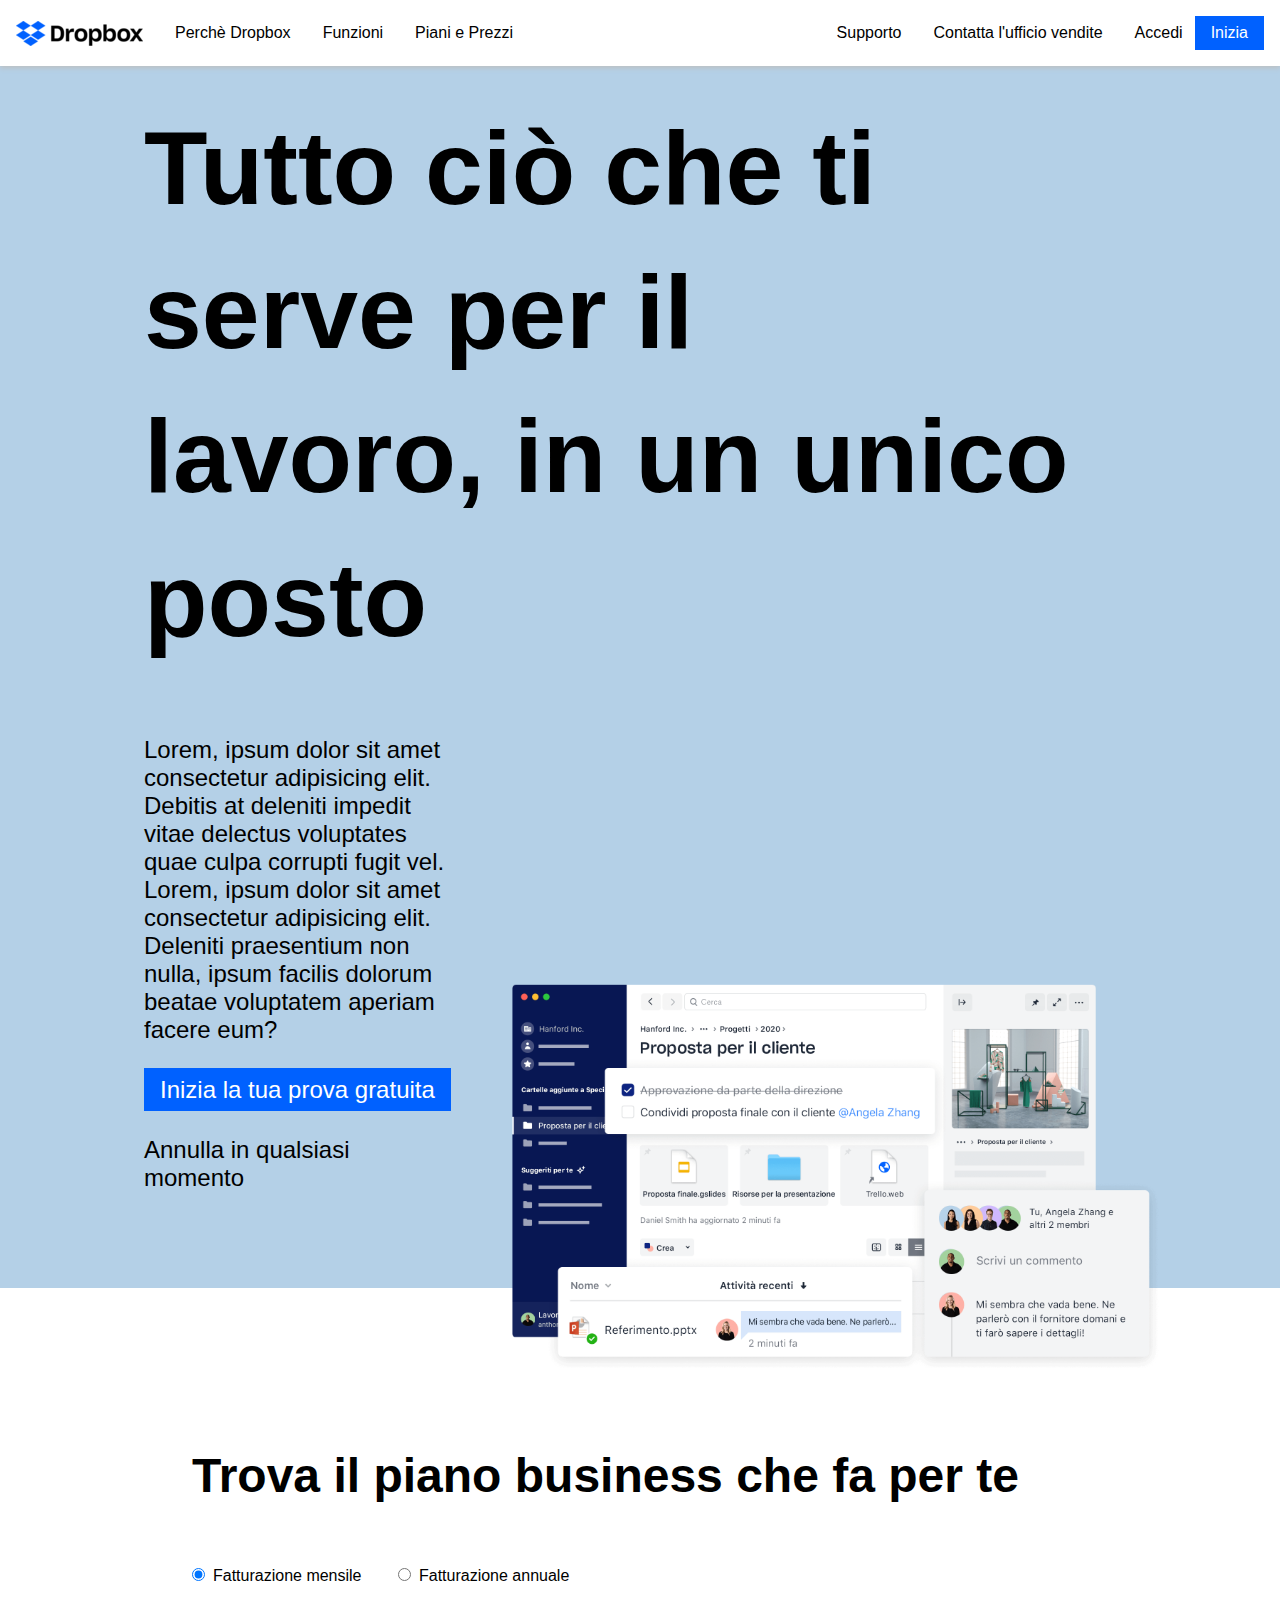
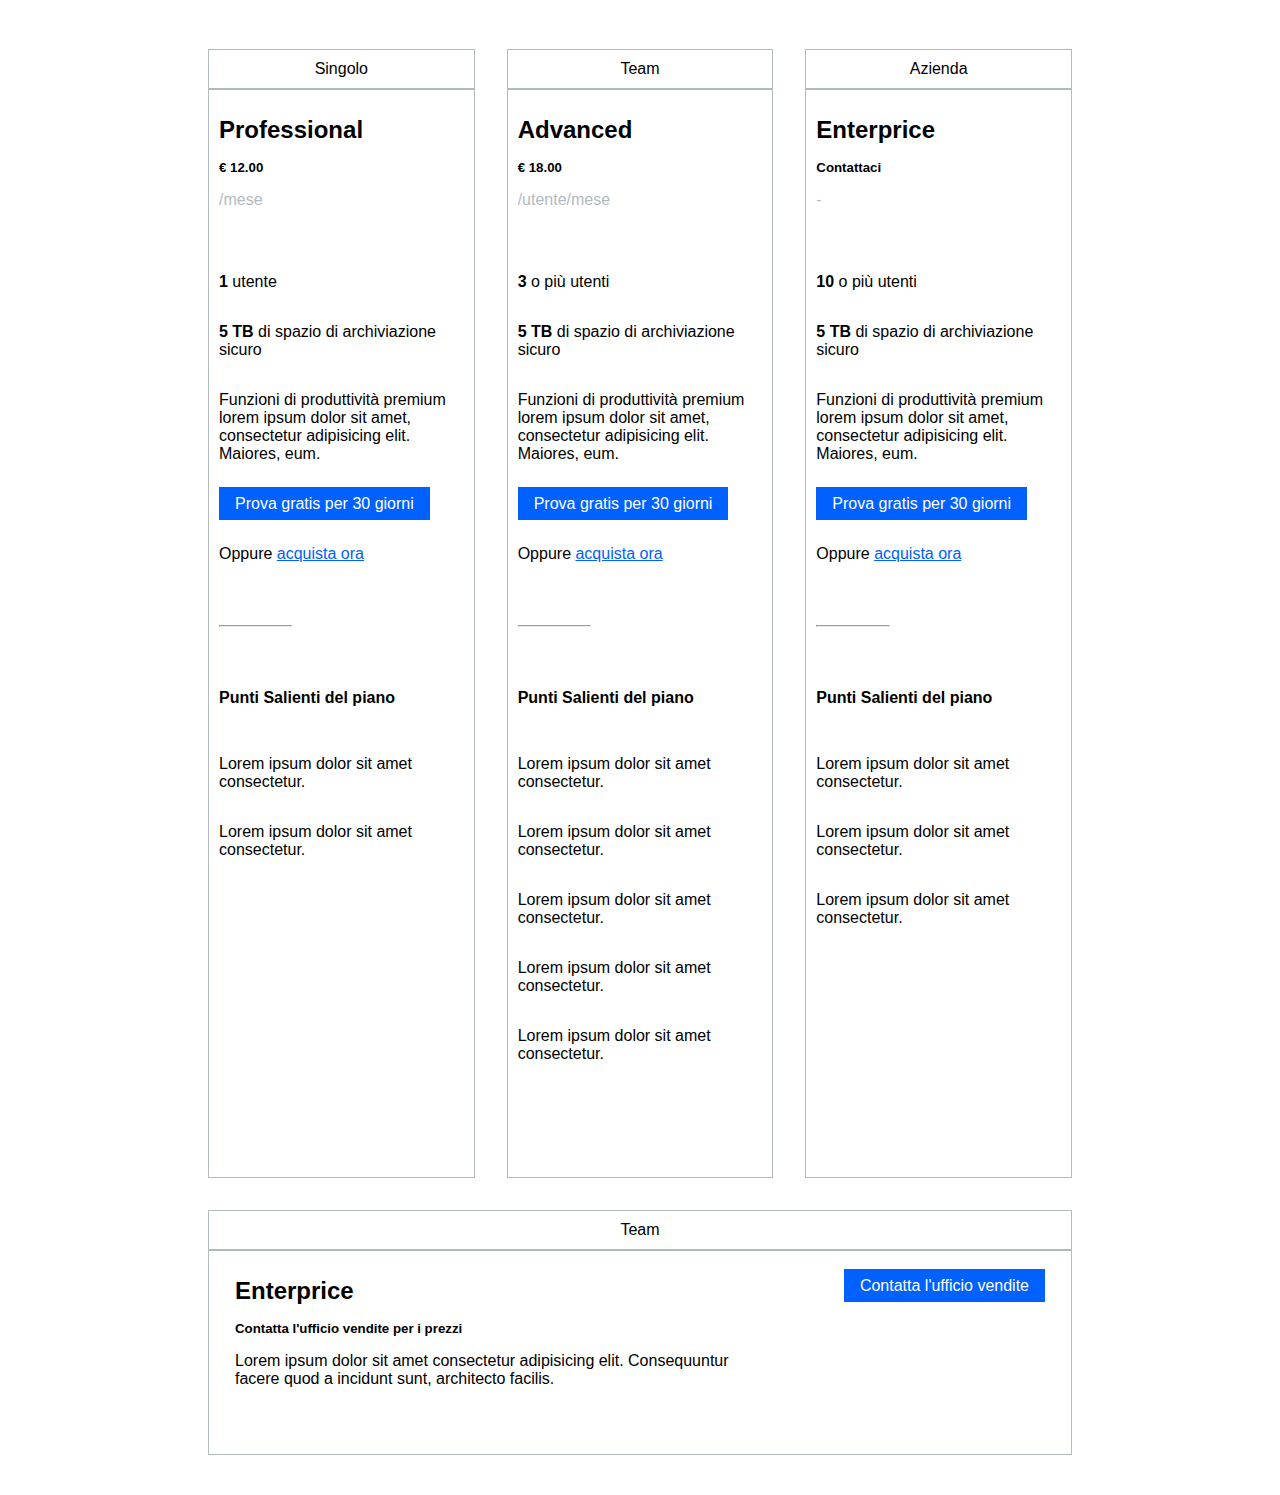
==== commit 67987255: "section plans all columns done" ====
--- a/index.html
+++ b/index.html
@@ -86,6 +86,7 @@
                 </div>
                 <!-- content plans -->
                 <div class="row">
+
                     <!-- left column -->
                     <div class="col-4">
                         <!-- category -->
@@ -139,8 +140,11 @@
                                     </div>
                                 </div>
                             </div>
-                        </div>
-                    </div>
+                            <!-- end-info -->
+                        </div>
+                    </div>
+                    <!-- end-left column -->
+
                     <!-- middle column -->
                     <div class="col-4 col-plans">
                         <!-- category -->
@@ -197,8 +201,11 @@
                                     </div>
                                 </div>
                             </div>
-                        </div>
-                    </div>
+                            <!-- end-info -->
+                        </div>
+                    </div>
+                    <!-- end-middle column -->
+
                     <!-- right column -->
                     <div class="col-4">
                         <!-- category -->
@@ -255,6 +262,38 @@
                             </div>
                         </div>
                     </div>
+                    <!-- end-right column -->
+
+                    <!-- last column -->
+                    <div id="last-column" class="col-12">
+                        <!-- category -->
+                        <div class="little-plans-icon border">
+                            <div>
+                                <i class="fa-solid fa-building"></i> Team
+                            </div>
+                        </div>
+                        <!-- content -->
+                        <div class="column-plans border">
+                            <div class="row">
+                                <div id="team-left" class="col-8 d-flex">
+                                    <h2>Enterprice</h2>
+                                    <h5>Contatta l'ufficio vendite per i prezzi</h5>
+                                    <div>
+                                        <p>
+                                        Lorem ipsum dolor sit amet consectetur adipisicing elit. Consequuntur facere quod a incidunt sunt, architecto facilis.
+                                        </p>
+                                    </div>
+                                </div>
+                                <div id="team-button" class="col-4 d-flex">
+                                    <div>
+                                        <a class="buttons" href="">Contatta l'ufficio vendite</a>
+                                    </div>
+                                </div>
+                            </div>
+                        </div>    
+                    </div>
+                    <!-- end-last column -->
+
                 </div>
             </div>
          </div>
--- a/css/style.css
+++ b/css/style.css
@@ -150,6 +150,7 @@
 header nav {
     padding: 1rem;
     width: 100%;
+    box-shadow: 0px 2px 5px #bcbfc0;
 }
 
 .left-menu {
@@ -256,6 +257,10 @@
     justify-content: center;
 }
 
+.column-plans {
+    height: 100%;
+}
+
 .offer>* {
     padding-top: 1rem;
 }
@@ -294,5 +299,22 @@
     margin-bottom: 1rem;
 }
 /* end-first col */
+/* last-col */
+#last-column {
+    margin-top: 2.5rem;
+    margin-bottom: 4rem;
+}
+
+#team-left {
+    flex-direction:column;
+    :not(:last-child){
+        padding-bottom: 1rem;
+    }
+}
+
+#team-button {
+    justify-content: flex-end;
+}
+/* end-last col */
 /* end-plans section */
 /* end-region main */